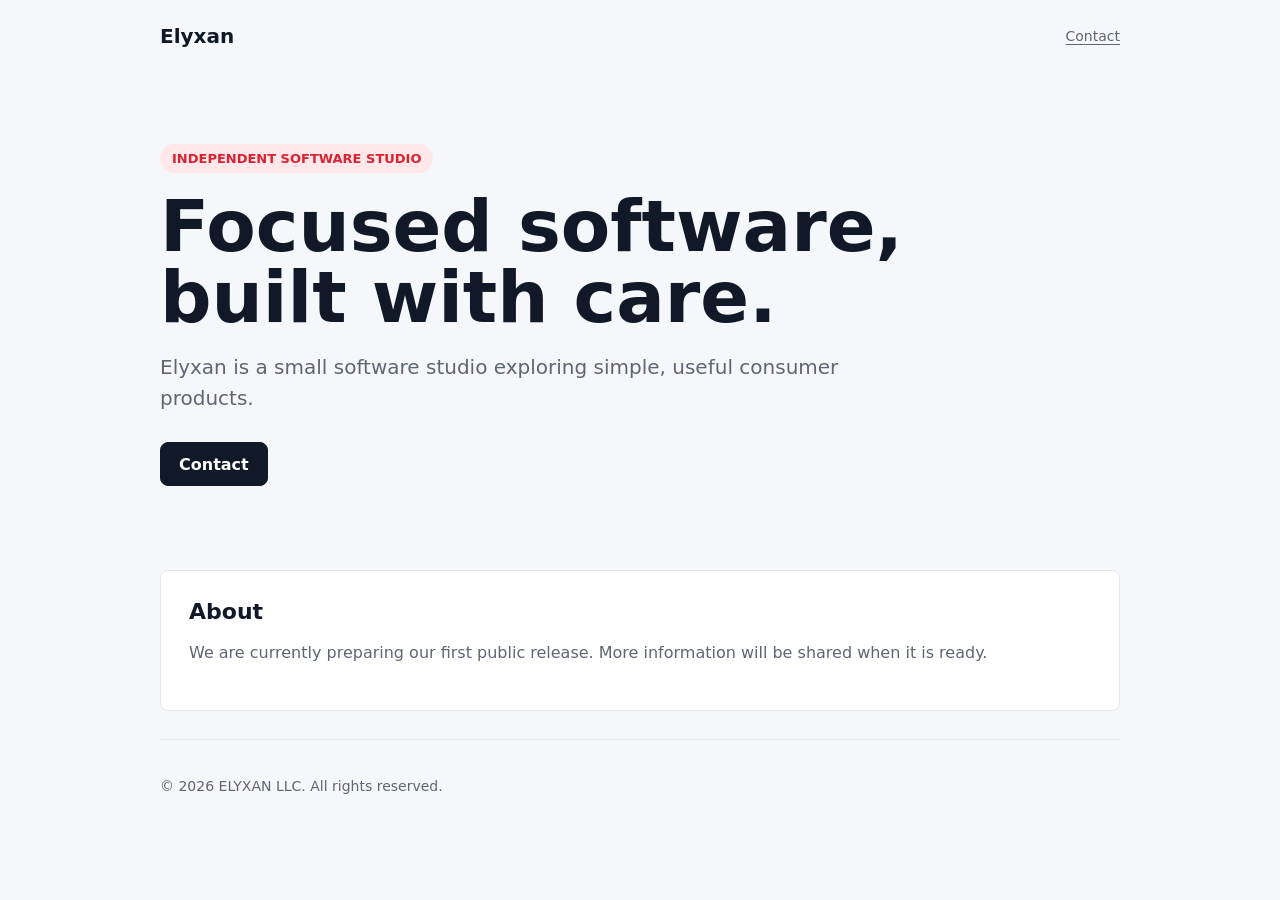
==== index.html @ 13c610bd "Add Elyxan homepage" ====
<!doctype html>
<html lang="en">
  <head>
    <meta charset="utf-8">
    <meta name="viewport" content="width=device-width, initial-scale=1">
    <title>Elyxan</title>
    <meta name="description" content="Elyxan is an independent software studio.">
    <link rel="stylesheet" href="styles.css">
  </head>
  <body>
    <div class="page">
      <header class="nav">
        <a class="brand" href="/">Elyxan</a>
        <nav class="nav-links" aria-label="Main navigation">
          <a href="mailto:pxj873@gmail.com">Contact</a>
        </nav>
      </header>

      <main>
        <section class="hero">
          <span class="eyebrow">Independent software studio</span>
          <h1>Focused software, built with care.</h1>
          <p class="lead">Elyxan is a small software studio exploring simple, useful consumer products.</p>
          <div class="actions">
            <a class="button" href="mailto:pxj873@gmail.com">Contact</a>
          </div>
        </section>

        <section class="section">
          <div class="panel">
            <h2>About</h2>
            <p>We are currently preparing our first public release. More information will be shared when it is ready.</p>
          </div>
        </section>
      </main>

      <footer class="footer">
        <p>&copy; 2026 ELYXAN LLC. All rights reserved.</p>
      </footer>
    </div>
  </body>
</html>
---- styles.css ----
:root {
  color-scheme: light;
  --ink: #111827;
  --muted: #5f6673;
  --line: #e5e7eb;
  --paper: #ffffff;
  --wash: #f5f7fb;
  --accent: #d92332;
  --accent-soft: #ffe7ea;
}

* {
  box-sizing: border-box;
}

html {
  font-family: Inter, ui-sans-serif, system-ui, -apple-system, BlinkMacSystemFont, "Segoe UI", sans-serif;
  color: var(--ink);
  background: var(--wash);
}

body {
  margin: 0;
  min-height: 100vh;
}

a {
  color: inherit;
  text-decoration-thickness: 0.08em;
  text-underline-offset: 0.18em;
}

.page {
  width: min(960px, calc(100% - 32px));
  margin: 0 auto;
}

.nav {
  display: flex;
  align-items: center;
  justify-content: space-between;
  gap: 20px;
  padding: 24px 0;
}

.brand {
  font-weight: 800;
  font-size: 20px;
  letter-spacing: 0;
  text-decoration: none;
}

.nav-links {
  display: flex;
  align-items: center;
  gap: 18px;
  color: var(--muted);
  font-size: 14px;
}

.hero {
  padding: 72px 0 56px;
}

.eyebrow {
  display: inline-flex;
  align-items: center;
  padding: 7px 12px;
  border-radius: 999px;
  background: var(--accent-soft);
  color: var(--accent);
  font-size: 13px;
  font-weight: 800;
  text-transform: uppercase;
}

h1 {
  margin: 18px 0 16px;
  max-width: 760px;
  font-size: clamp(42px, 7vw, 72px);
  line-height: 0.98;
  letter-spacing: 0;
}

.lead {
  max-width: 680px;
  color: var(--muted);
  font-size: 20px;
  line-height: 1.55;
}

.actions {
  display: flex;
  flex-wrap: wrap;
  gap: 12px;
  margin-top: 28px;
}

.button {
  display: inline-flex;
  align-items: center;
  justify-content: center;
  min-height: 44px;
  padding: 0 18px;
  border-radius: 8px;
  border: 1px solid var(--ink);
  background: var(--ink);
  color: white;
  font-weight: 750;
  text-decoration: none;
}

.button.secondary {
  background: white;
  color: var(--ink);
  border-color: var(--line);
}

.section {
  padding: 28px 0;
}

.panel {
  background: var(--paper);
  border: 1px solid var(--line);
  border-radius: 8px;
  padding: 28px;
}

.grid {
  display: grid;
  grid-template-columns: repeat(3, 1fr);
  gap: 14px;
}

.card {
  background: var(--paper);
  border: 1px solid var(--line);
  border-radius: 8px;
  padding: 22px;
}

.card h2,
.panel h2,
.content h2 {
  margin: 0 0 10px;
  font-size: 22px;
}

.card p,
.panel p,
.content p,
.content li {
  color: var(--muted);
  line-height: 1.6;
}

.content {
  max-width: 760px;
  padding: 36px 0 64px;
}

.content h1 {
  font-size: clamp(36px, 6vw, 56px);
}

.content h2 {
  margin-top: 30px;
}

.footer {
  border-top: 1px solid var(--line);
  padding: 24px 0 36px;
  color: var(--muted);
  font-size: 14px;
}

@media (max-width: 720px) {
  .nav {
    align-items: flex-start;
    flex-direction: column;
  }

  .nav-links {
    flex-wrap: wrap;
  }

  .hero {
    padding-top: 44px;
  }

  .grid {
    grid-template-columns: 1fr;
  }
}
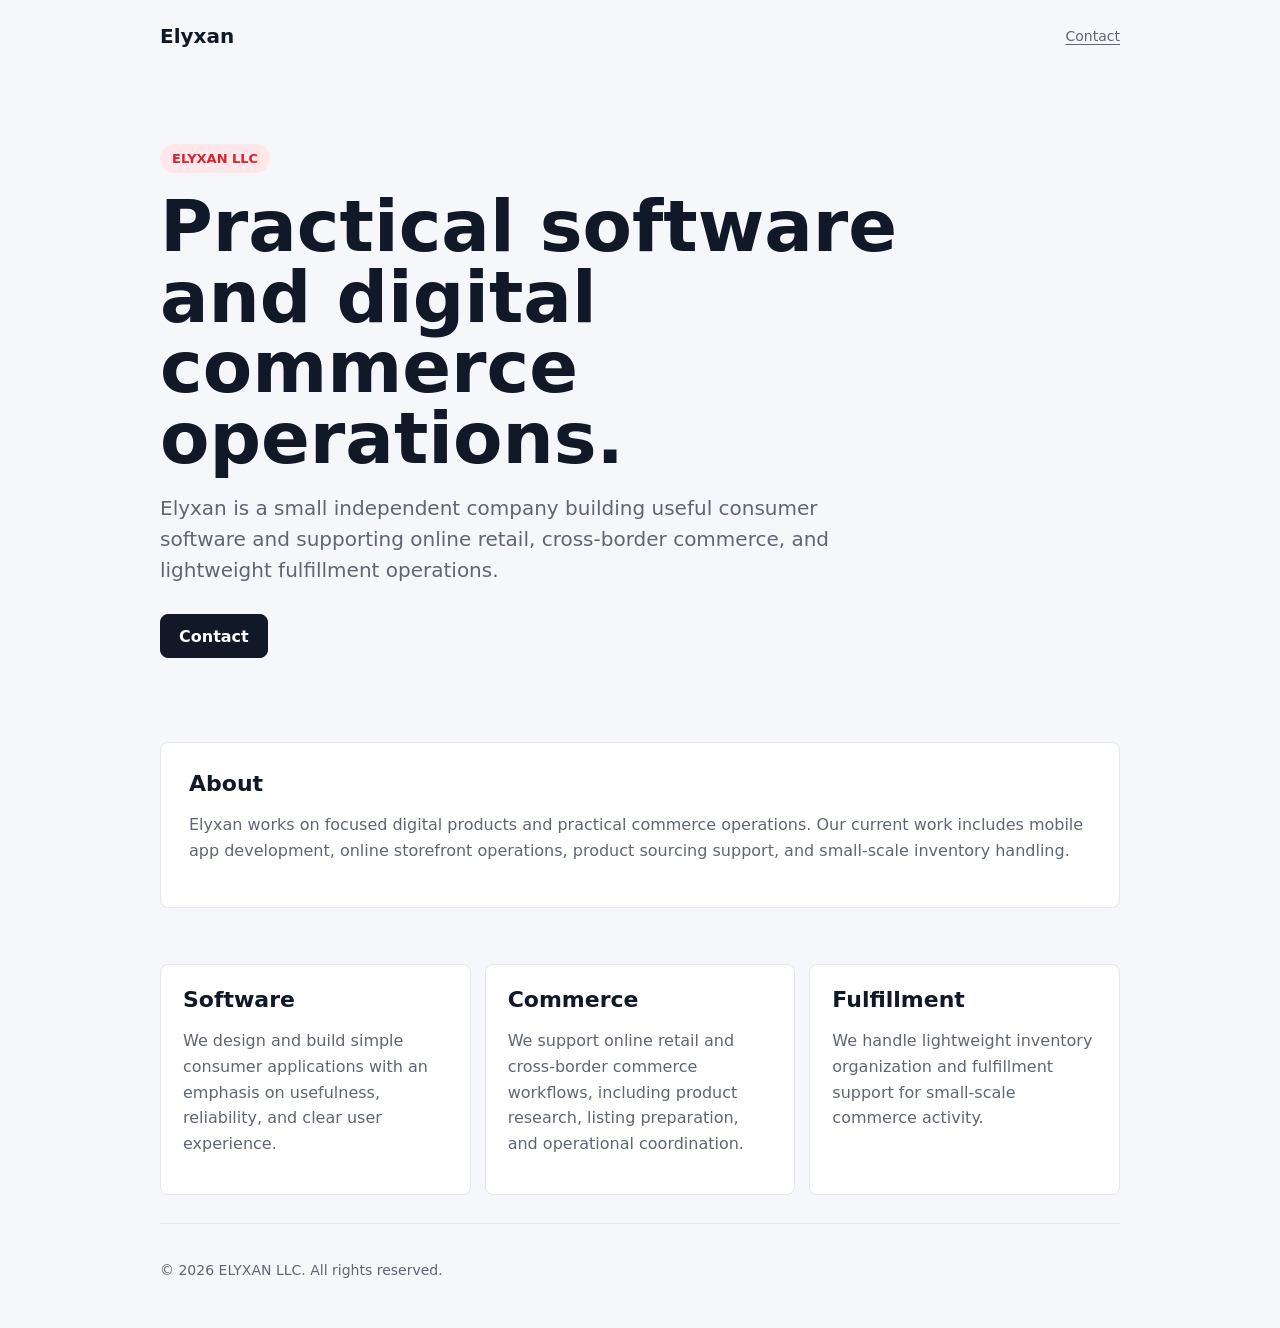
==== commit 3b96091c: "Clarify Elyxan business homepage" ====
--- a/index.html
+++ b/index.html
@@ -4,7 +4,7 @@
     <meta charset="utf-8">
     <meta name="viewport" content="width=device-width, initial-scale=1">
     <title>Elyxan</title>
-    <meta name="description" content="Elyxan is an independent software studio.">
+    <meta name="description" content="Elyxan LLC builds practical software and supports digital commerce operations.">
     <link rel="stylesheet" href="styles.css">
   </head>
   <body>
@@ -12,24 +12,41 @@
       <header class="nav">
         <a class="brand" href="/">Elyxan</a>
         <nav class="nav-links" aria-label="Main navigation">
-          <a href="mailto:pxj873@gmail.com">Contact</a>
+          <a href="mailto:channelcove@elyxan.com">Contact</a>
         </nav>
       </header>
 
       <main>
         <section class="hero">
-          <span class="eyebrow">Independent software studio</span>
-          <h1>Focused software, built with care.</h1>
-          <p class="lead">Elyxan is a small software studio exploring simple, useful consumer products.</p>
+          <span class="eyebrow">ELYXAN LLC</span>
+          <h1>Practical software and digital commerce operations.</h1>
+          <p class="lead">Elyxan is a small independent company building useful consumer software and supporting online retail, cross-border commerce, and lightweight fulfillment operations.</p>
           <div class="actions">
-            <a class="button" href="mailto:pxj873@gmail.com">Contact</a>
+            <a class="button" href="mailto:channelcove@elyxan.com">Contact</a>
           </div>
         </section>
 
         <section class="section">
           <div class="panel">
             <h2>About</h2>
-            <p>We are currently preparing our first public release. More information will be shared when it is ready.</p>
+            <p>Elyxan works on focused digital products and practical commerce operations. Our current work includes mobile app development, online storefront operations, product sourcing support, and small-scale inventory handling.</p>
+          </div>
+        </section>
+
+        <section class="section">
+          <div class="grid">
+            <article class="card">
+              <h2>Software</h2>
+              <p>We design and build simple consumer applications with an emphasis on usefulness, reliability, and clear user experience.</p>
+            </article>
+            <article class="card">
+              <h2>Commerce</h2>
+              <p>We support online retail and cross-border commerce workflows, including product research, listing preparation, and operational coordination.</p>
+            </article>
+            <article class="card">
+              <h2>Fulfillment</h2>
+              <p>We handle lightweight inventory organization and fulfillment support for small-scale commerce activity.</p>
+            </article>
           </div>
         </section>
       </main>
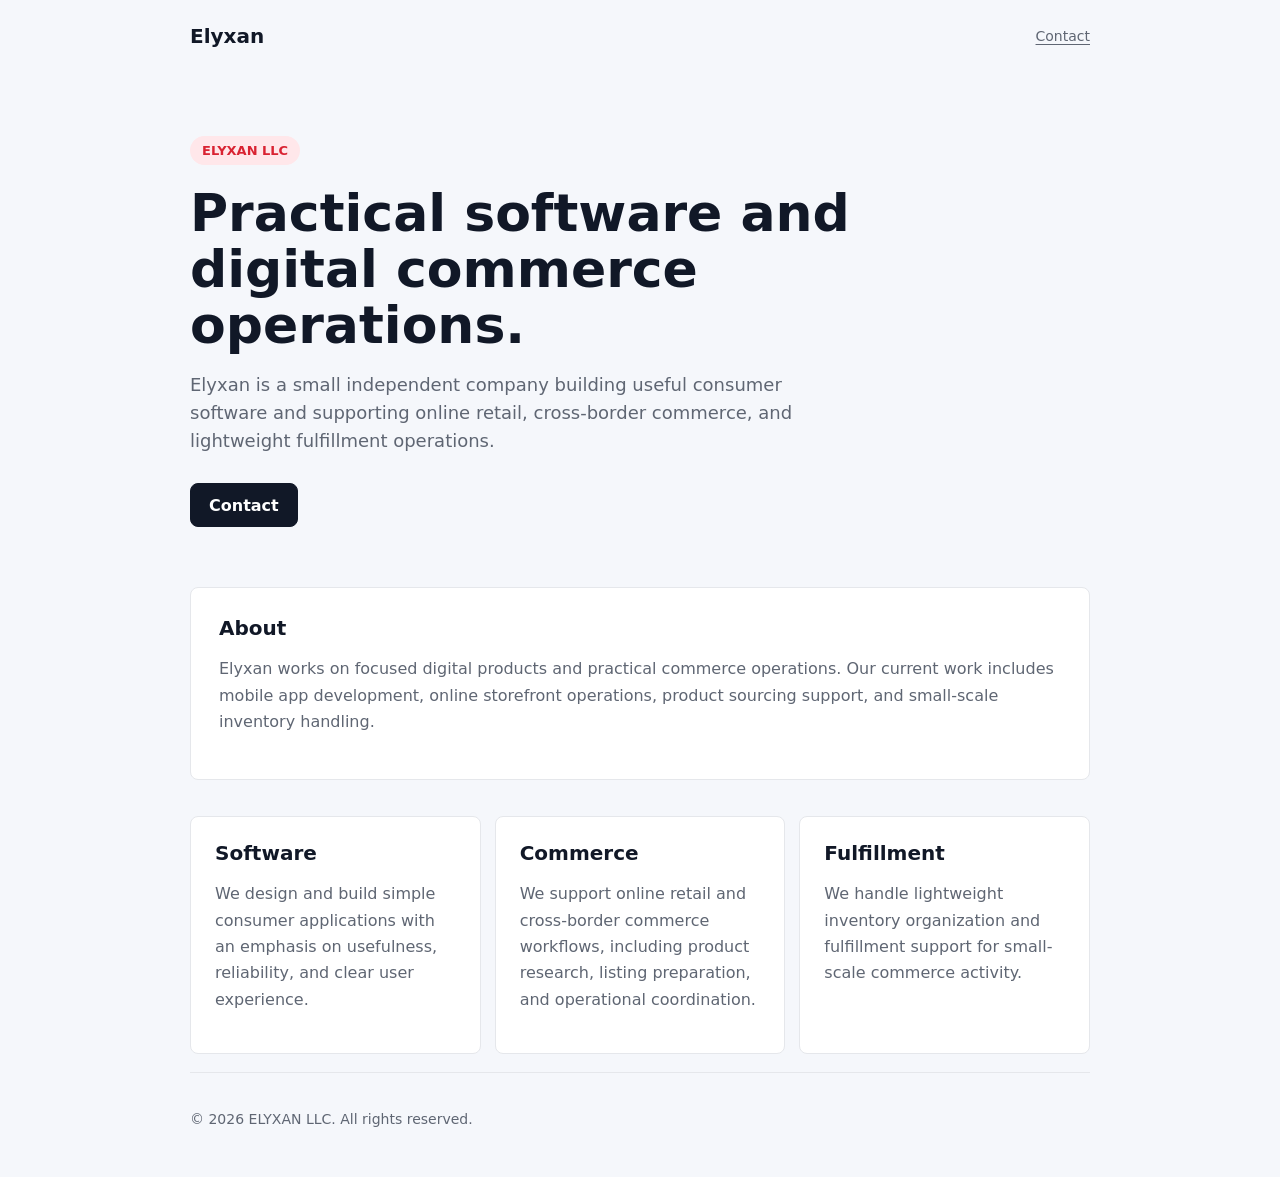
==== commit e205e305: "Hide ChannelCove pages from search" ====
--- a/index.html
+++ b/index.html
@@ -12,7 +12,7 @@
       <header class="nav">
         <a class="brand" href="/">Elyxan</a>
         <nav class="nav-links" aria-label="Main navigation">
-          <a href="mailto:channelcove@elyxan.com">Contact</a>
+          <a href="mailto:zhiyan.yang@elyxan.com">Contact</a>
         </nav>
       </header>
 
@@ -22,7 +22,7 @@
           <h1>Practical software and digital commerce operations.</h1>
           <p class="lead">Elyxan is a small independent company building useful consumer software and supporting online retail, cross-border commerce, and lightweight fulfillment operations.</p>
           <div class="actions">
-            <a class="button" href="mailto:channelcove@elyxan.com">Contact</a>
+            <a class="button" href="mailto:zhiyan.yang@elyxan.com">Contact</a>
           </div>
         </section>
 
--- a/styles.css
+++ b/styles.css
@@ -31,7 +31,7 @@
 }
 
 .page {
-  width: min(960px, calc(100% - 32px));
+  width: min(900px, calc(100% - 32px));
   margin: 0 auto;
 }
 
@@ -59,7 +59,7 @@
 }
 
 .hero {
-  padding: 72px 0 56px;
+  padding: 64px 0 42px;
 }
 
 .eyebrow {
@@ -75,17 +75,17 @@
 }
 
 h1 {
-  margin: 18px 0 16px;
-  max-width: 760px;
-  font-size: clamp(42px, 7vw, 72px);
-  line-height: 0.98;
+  margin: 20px 0 16px;
+  max-width: 700px;
+  font-size: clamp(34px, 5vw, 52px);
+  line-height: 1.08;
   letter-spacing: 0;
 }
 
 .lead {
-  max-width: 680px;
+  max-width: 640px;
   color: var(--muted);
-  font-size: 20px;
+  font-size: 18px;
   line-height: 1.55;
 }
 
@@ -117,7 +117,7 @@
 }
 
 .section {
-  padding: 28px 0;
+  padding: 18px 0;
 }
 
 .panel {
@@ -137,14 +137,14 @@
   background: var(--paper);
   border: 1px solid var(--line);
   border-radius: 8px;
-  padding: 22px;
+  padding: 24px;
 }
 
 .card h2,
 .panel h2,
 .content h2 {
   margin: 0 0 10px;
-  font-size: 22px;
+  font-size: 20px;
 }
 
 .card p,
@@ -152,7 +152,7 @@
 .content p,
 .content li {
   color: var(--muted);
-  line-height: 1.6;
+  line-height: 1.65;
 }
 
 .content {
@@ -186,7 +186,7 @@
   }
 
   .hero {
-    padding-top: 44px;
+    padding: 42px 0 32px;
   }
 
   .grid {
